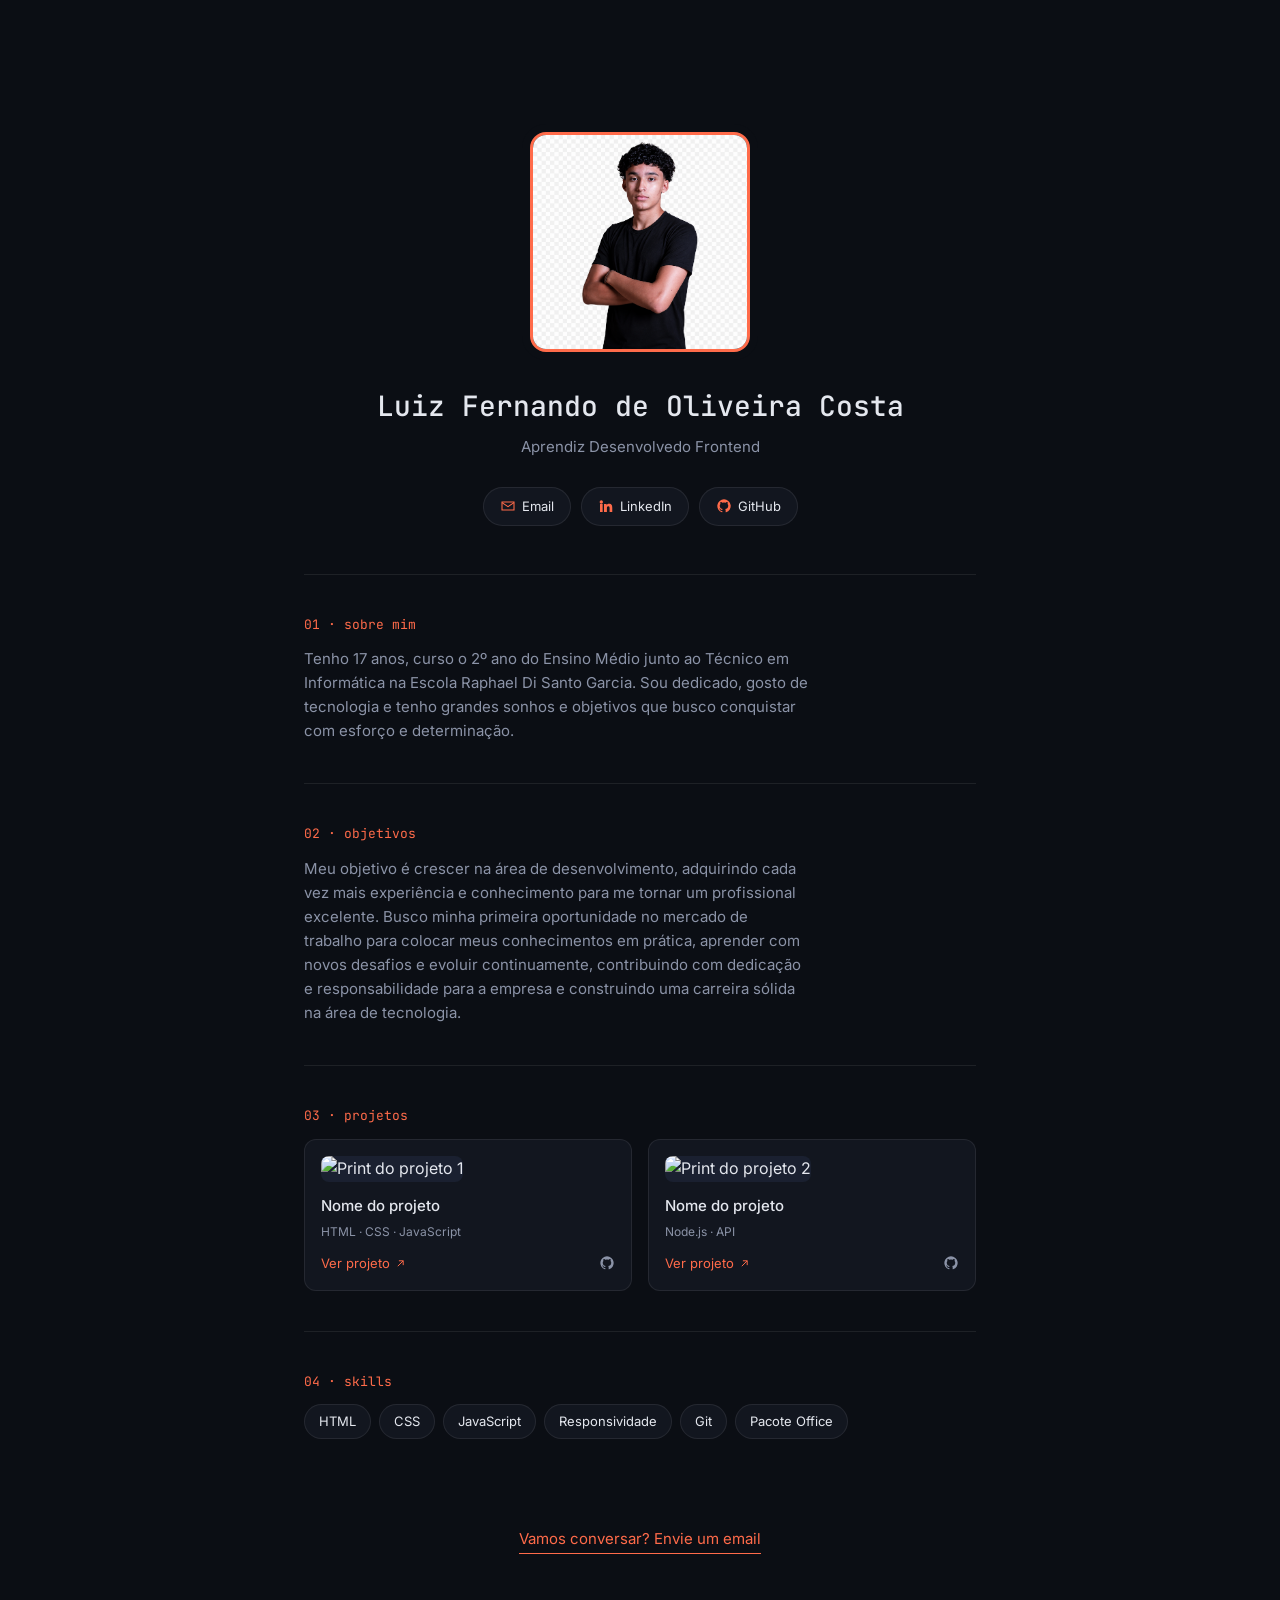
==== index .html @ 1b5bf9e8 "Add files via upload" ====
<!DOCTYPE html>
<html lang="pt-BR">
<head>
  <meta charset="UTF-8">
  <meta name="viewport" content="width=device-width, initial-scale=1.0">

  <!-- ============================================================
       TROQUE "Seu Nome" pelo seu nome real no título da aba e na
       descrição abaixo. Isso ajuda o Google a te indexar melhor.
  ============================================================= -->
  <title>LANDING PAGE</title>
  <meta name="description" content="Portfólio de Seu Nome, desenvolvedor(a) frontend. Projetos, skills e contato.">

  <!-- Fontes do Google Fonts: JetBrains Mono (títulos) + Inter (texto) -->
  <link rel="preconnect" href="https://fonts.googleapis.com">
  <link rel="preconnect" href="https://fonts.gstatic.com" crossorigin>
  <link href="https://fonts.googleapis.com/css2?family=Inter:wght@400;500&family=JetBrains+Mono:wght@500&display=swap" rel="stylesheet">

  <!-- Arquivo de estilos (precisa estar na mesma pasta que este HTML) -->
  <link rel="stylesheet" href="style.css">
</head>
<body>

  <!-- ============================================================
       SEÇÃO HERO (topo da página)
       As 3 fotos ficam dentro de uma pasta chamada "fotos" que você
       cria do lado do index.html. Estrutura de pastas esperada:

       seu-projeto/
       ├── index.html
       ├── style.css
       ├── script.js
       └── fotos/
           ├── foto-principal.jpg   <- foto do meio (maior, na frente)
           ├── foto-lateral-1.jpg   <- foto da esquerda (atrás)
           ├── foto-lateral-2.jpg   <- foto da direita (atrás)
           ├── projeto-1.jpg        <- print do projeto 1
           └── projeto-2.jpg        <- print do projeto 2

       Troque só o CONTEÚDO dos arquivos de foto, mantendo os nomes,
       ou troque os nomes aqui no src="" também.
  ============================================================= -->
  
  <header class="hero">
    <div class="photos">
      <!-- foto da esquerda: fica atrás, levemente girada -->
      <!-- foto principal: fica na frente, maior, com borda colorida -->
      <img class="photo photo--main" src="./img/foto principal.png" alt="Foto de Seu Nome">
    </div>

    <!-- Troque pelo seu nome e cargo/título -->
    <h1 class="hero__name">Luiz Fernando de Oliveira Costa</h1>
    <p class="hero__title"> Aprendiz Desenvolvedo Frontend</p>

    <!-- ==========================================================
         LINKS DE CONTATO
         Troque:
         - "seuemail@exemplo.com" pelo seu email real
         - "seu-usuario" nos links do LinkedIn e GitHub pelo seu usuário
    =========================================================== -->
    <nav class="contact-row" aria-label="Contato e redes sociais">
      <a href="mailto: lnando.costa2009@gmail.com" class="contact-pill">
        <svg class="icon" viewBox="0 0 24 24" aria-hidden="true"><path d="M3 6h18v12H3z" fill="none" stroke="currentColor" stroke-width="1.6"/><path d="M3 7l9 6 9-6" fill="none" stroke="currentColor" stroke-width="1.6"/></svg>
        Email
      </a>
      <a href="https://linkedin.com/in/seu-usuario" target="_blank" rel="noopener" class="contact-pill">
        <svg class="icon" viewBox="0 0 24 24" aria-hidden="true"><path fill="currentColor" d="M4.98 3.5a2.5 2.5 0 11-.02 5 2.5 2.5 0 01.02-5zM3 9h4v12H3zM9 9h3.8v1.7h.05c.53-1 1.83-2 3.77-2 4.03 0 4.78 2.65 4.78 6.1V21h-4v-5.6c0-1.34-.02-3.06-1.87-3.06-1.87 0-2.16 1.46-2.16 2.96V21H9z"/></svg>
        LinkedIn
      </a>
      <a href="https://github.com/seu-usuario" target="_blank" rel="noopener" class="contact-pill">
        <svg class="icon" viewBox="0 0 24 24" aria-hidden="true"><path fill="currentColor" d="M12 2a10 10 0 00-3.16 19.5c.5.1.68-.22.68-.48v-1.7c-2.78.6-3.37-1.34-3.37-1.34-.46-1.16-1.11-1.47-1.11-1.47-.9-.62.07-.6.07-.6 1 .07 1.53 1.03 1.53 1.03.9 1.52 2.34 1.08 2.91.83.09-.65.35-1.08.63-1.33-2.22-.25-4.56-1.11-4.56-4.93 0-1.09.39-1.98 1.03-2.68-.1-.25-.45-1.27.1-2.65 0 0 .84-.27 2.75 1.02a9.5 9.5 0 015 0c1.9-1.29 2.75-1.02 2.75-1.02.55 1.38.2 2.4.1 2.65.64.7 1.03 1.59 1.03 2.68 0 3.83-2.34 4.68-4.57 4.92.36.31.68.92.68 1.85v2.74c0 .27.18.58.69.48A10 10 0 0012 2z"/></svg>
        GitHub
      </a>
    </nav>
  </header>

  <main>

    <!-- ==========================================================
         SEÇÃO 01: SOBRE MIM
         Troque o texto de dentro do <p> pela sua apresentação.
    =========================================================== -->
    <section class="section" id="sobre">
      <p class="section__eyebrow">01 · sobre mim</p>
      <p class="section__text">
        Tenho 17 anos, curso o 2º ano do Ensino Médio junto ao Técnico em Informática na Escola Raphael Di Santo Garcia. Sou dedicado, gosto de tecnologia e tenho grandes sonhos e objetivos que busco conquistar com esforço e determinação.
      </p>
    </section>

    <!-- ==========================================================
         SEÇÃO 02: OBJETIVOS
         Troque o texto de dentro do <p> pelos seus objetivos.
    =========================================================== -->
    <section class="section" id="objetivos">
      <p class="section__eyebrow">02 · objetivos</p>
      <p class="section__text">
        Meu objetivo é crescer na área de desenvolvimento, adquirindo cada vez mais experiência e conhecimento para me tornar um profissional excelente. Busco minha primeira oportunidade no mercado de trabalho para colocar meus conhecimentos em prática, aprender com novos desafios e evoluir continuamente, contribuindo com dedicação e responsabilidade para a empresa e construindo uma carreira sólida na área de tecnologia.
      </p>
    </section>

    <!-- ==========================================================
         SEÇÃO 03: PROJETOS
         Cada <article class="project-card"> é UM projeto.
         Para adicionar mais projetos, copie um bloco inteiro
         <article>...</article> e cole embaixo, trocando o conteúdo.

         Em cada card, troque:
         - src da imagem (print do projeto)
         - título e tecnologias usadas
         - href do link "Ver projeto" -> link do Vercel/Netlify (site no ar)
         - href do ícone do GitHub -> link do repositório
    =========================================================== -->
    <section class="section" id="projetos">
      <p class="section__eyebrow">03 · projetos</p>

      <div class="projects-grid">

        <!-- PROJETO 1 -->
        <article class="project-card">
          <img src="fotos/projeto-1.jpg" alt="Print do projeto 1" loading="lazy" class="project-card__image">
          <h3 class="project-card__title">Nome do projeto</h3>
          <p class="project-card__stack">HTML · CSS · JavaScript</p>
          <div class="project-card__links">
            <a href="https://seu-projeto.vercel.app" target="_blank" rel="noopener" class="project-link project-link--main">
              Ver projeto
              <svg class="icon icon--sm" viewBox="0 0 24 24" aria-hidden="true"><path fill="none" stroke="currentColor" stroke-width="1.8" d="M7 17L17 7M9 7h8v8"/></svg>
            </a>
            <a href="https://github.com/seu-usuario/projeto-1" target="_blank" rel="noopener" class="project-link project-link--code" aria-label="Ver código no GitHub">
              <svg class="icon" viewBox="0 0 24 24" aria-hidden="true"><path fill="currentColor" d="M12 2a10 10 0 00-3.16 19.5c.5.1.68-.22.68-.48v-1.7c-2.78.6-3.37-1.34-3.37-1.34-.46-1.16-1.11-1.47-1.11-1.47-.9-.62.07-.6.07-.6 1 .07 1.53 1.03 1.53 1.03.9 1.52 2.34 1.08 2.91.83.09-.65.35-1.08.63-1.33-2.22-.25-4.56-1.11-4.56-4.93 0-1.09.39-1.98 1.03-2.68-.1-.25-.45-1.27.1-2.65 0 0 .84-.27 2.75 1.02a9.5 9.5 0 015 0c1.9-1.29 2.75-1.02 2.75-1.02.55 1.38.2 2.4.1 2.65.64.7 1.03 1.59 1.03 2.68 0 3.83-2.34 4.68-4.57 4.92.36.31.68.92.68 1.85v2.74c0 .27.18.58.69.48A10 10 0 0012 2z"/></svg>
            </a>
          </div>
        </article>

        <!-- PROJETO 2 -->
        <article class="project-card">
          <img src="fotos/projeto-2.jpg" alt="Print do projeto 2" loading="lazy" class="project-card__image">
          <h3 class="project-card__title">Nome do projeto</h3>
          <p class="project-card__stack">Node.js · API</p>
          <div class="project-card__links">
            <a href="https://seu-projeto-2.vercel.app" target="_blank" rel="noopener" class="project-link project-link--main">
              Ver projeto
              <svg class="icon icon--sm" viewBox="0 0 24 24" aria-hidden="true"><path fill="none" stroke="currentColor" stroke-width="1.8" d="M7 17L17 7M9 7h8v8"/></svg>
            </a>
            <a href="https://github.com/seu-usuario/projeto-2" target="_blank" rel="noopener" class="project-link project-link--code" aria-label="Ver código no GitHub">
              <svg class="icon" viewBox="0 0 24 24" aria-hidden="true"><path fill="currentColor" d="M12 2a10 10 0 00-3.16 19.5c.5.1.68-.22.68-.48v-1.7c-2.78.6-3.37-1.34-3.37-1.34-.46-1.16-1.11-1.47-1.11-1.47-.9-.62.07-.6.07-.6 1 .07 1.53 1.03 1.53 1.03.9 1.52 2.34 1.08 2.91.83.09-.65.35-1.08.63-1.33-2.22-.25-4.56-1.11-4.56-4.93 0-1.09.39-1.98 1.03-2.68-.1-.25-.45-1.27.1-2.65 0 0 .84-.27 2.75 1.02a9.5 9.5 0 015 0c1.9-1.29 2.75-1.02 2.75-1.02.55 1.38.2 2.4.1 2.65.64.7 1.03 1.59 1.03 2.68 0 3.83-2.34 4.68-4.57 4.92.36.31.68.92.68 1.85v2.74c0 .27.18.58.69.48A10 10 0 0012 2z"/></svg>
            </a>
          </div>
        </article>

        <!-- Para adicionar o PROJETO 3, copie um <article> inteiro
             daqui de cima e cole aqui embaixo, trocando o conteúdo -->

      </div>
    </section>

    <!-- ==========================================================
         SEÇÃO 04: SKILLS
         Cada <li class="skill-tag"> é uma tecnologia/habilidade.
         Para adicionar mais, copie uma linha <li>...</li> e cole
         dentro da mesma <ul>, trocando o texto.
    =========================================================== -->
    <section class="section" id="skills">
      <p class="section__eyebrow">04 · skills</p>
      <ul class="skills-list">
        <li class="skill-tag">HTML</li>
        <li class="skill-tag">CSS</li>
        <li class="skill-tag">JavaScript</li>
        <li class="skill-tag">Responsividade</li>
        <li class="skill-tag">Git</li>
        <li class="skill-tag">Pacote Office</li>
      </ul>
    </section>

  </main>

  <!-- ==========================================================
       RODAPÉ
       Troque o email do link e, se quiser, o texto do botão.
  =========================================================== -->
  <footer class="footer">
    <a href="mailto:lnando.costa2009@gmail.com" class="footer__cta">Vamos conversar? Envie um email</a>

    <!-- Botão "voltar ao topo": só aparece depois que a pessoa rola a página
         (isso é controlado pelo script.js) -->
    <button id="btnTopo" class="back-to-top" aria-label="Voltar ao topo">
      <svg class="icon" viewBox="0 0 24 24" aria-hidden="true"><path fill="none" stroke="currentColor" stroke-width="1.8" d="M12 19V5M5 12l7-7 7 7"/></svg>
    </button>
  </footer>

  <!-- Arquivo de comportamento (precisa estar na mesma pasta que este HTML) -->
  <script src="script.js"></script>
</body>
</html>
---- style.css ----
/* ==============================================================
   VARIÁVEIS DE COR
   Se quiser mudar a paleta de cores da página inteira, troque só
   os valores aqui em cima. Todo o resto do CSS usa essas variáveis.
================================================================= */
:root {
  --bg: #0B0E14;              /* fundo geral da página */
  --surface: #12161F;         /* fundo dos cards/pills */
  --surface-alt: #1A2030;     /* fundo das fotos laterais e imagens de projeto */
  --border: rgba(255, 255, 255, 0.08);
  --text-primary: #E4E7EE;
  --text-secondary: #8B93A7;
  --accent: #FF6B4A;          /* cor de destaque (coral) */
  --accent-secondary: #3ECF8E;/* cor secundária (verde-água), se quiser usar */

  --font-body: 'Inter', sans-serif;
  --font-heading: 'JetBrains Mono', monospace;
}

/* ==============================================================
   RESET BÁSICO
================================================================= */
* {
  box-sizing: border-box;
  margin: 0;
  padding: 0;
}

body {
  background: var(--bg);
  color: var(--text-primary);
  font-family: var(--font-body);
  line-height: 1.6;
  -webkit-font-smoothing: antialiased;
}

a {
  color: inherit;
  text-decoration: none;
}

/* Foco visível pra quem navega pelo teclado (acessibilidade) */
a:focus-visible,
button:focus-visible {
  outline: 2px solid var(--accent);
  outline-offset: 2px;
}

.icon {
  width: 16px;
  height: 16px;
}
.icon--sm {
  width: 13px;
  height: 13px;
}

/* ==============================================================
   HERO (topo com as 3 fotos)
================================================================= */
.hero {
  padding: 72px 24px 48px;
  text-align: center;
}

.photos {
  display: flex;
  justify-content: center;
  align-items: flex-end;
  height: 280px; /* controla o espaço reservado pras fotos */
  margin-bottom: 32px;
}

.photo {
  object-fit: cover;
  border-radius: 16px;
  background: var(--surface-alt); /* aparece enquanto a foto carrega */
}

.photo--main {
  width: 220px;
  height: 220px;
  border: 3px solid var(--accent);
  box-shadow: 0 0 0 8px var(--bg); /* "respiro" entre a foto principal e as de trás */
  z-index: 2; /* garante que ela fique por cima das laterais */
  position: relative;
}

.photo--side {
  width: 150px;
  height: 150px;
  border: 1px solid var(--border);
  opacity: 0.9;
}

.photo--left {
  transform: rotate(-8deg) translateX(36px);
}

.photo--right {
  transform: rotate(8deg) translateX(-36px);
}

.hero__name {
  font-family: var(--font-heading);
  font-weight: 500;
  font-size: 28px;
  margin-bottom: 6px;
}

.hero__title {
  color: var(--text-secondary);
  font-size: 15px;
  margin-bottom: 28px;
}

/* ---- Animação de entrada das fotos (sobem e aparecem) ---- */
@keyframes riseIn {
  from {
    opacity: 0;
    transform: translateY(32px);
  }
  to {
    opacity: 1;
    transform: translateY(0);
  }
}

/* A foto principal já tem transform fixo (nenhum), então a animação
   só mexe em opacity/translateY. Já as fotos laterais têm rotação +
   translateX fixos: por isso a animação delas usa a mesma técnica,
   mas combinando os dois com uma variável de transform final
   (ver as classes .photo--left/.photo--right acima: o navegador
   aplica a rotação/translateX como estado final da animação). */
.photo--main {
  animation: riseIn 0.6s cubic-bezier(0.2, 0.8, 0.2, 1) both;
}

.photo--left {
  animation: riseInLeft 0.6s cubic-bezier(0.2, 0.8, 0.2, 1) 0.12s both;
}
.photo--right {
  animation: riseInRight 0.6s cubic-bezier(0.2, 0.8, 0.2, 1) 0.12s both;
}

@keyframes riseInLeft {
  from { opacity: 0; transform: rotate(-8deg) translateX(36px) translateY(32px); }
  to   { opacity: 1; transform: rotate(-8deg) translateX(28px) translateY(0); }
}
@keyframes riseInRight {
  from { opacity: 0; transform: rotate(8deg) translateX(-36px) translateY(32px); }
  to   { opacity: 1; transform: rotate(8deg) translateX(-36px) translateY(0); }
}

/* Respeita quem tem a opção "reduzir movimento" ativada no sistema */
@media (prefers-reduced-motion: reduce) {
  .photo--main,
  .photo--left,
  .photo--right {
    animation: none;
  }
}

/* ==============================================================
   LINKS DE CONTATO (email, LinkedIn, GitHub)
================================================================= */
.contact-row {
  display: flex;
  justify-content: center;
  flex-wrap: wrap;
  gap: 10px;
}

.contact-pill {
  display: inline-flex;
  align-items: center;
  gap: 6px;
  background: var(--surface);
  border: 1px solid var(--border);
  border-radius: 20px;
  padding: 8px 16px;
  font-size: 13px;
  transition: border-color 0.15s ease;
}

.contact-pill:hover {
  border-color: var(--accent);
}

.contact-pill .icon {
  color: var(--accent);
}

/* ==============================================================
   SEÇÕES (sobre, objetivos, projetos, skills)
================================================================= */
main {
  max-width: 720px;
  margin: 0 auto;
  padding: 0 24px;
}

.section {
  border-top: 1px solid var(--border);
  padding: 40px 0;
}

.section__eyebrow {
  font-family: var(--font-heading);
  font-size: 13px;
  color: var(--accent);
  margin-bottom: 12px;
}

.section__text {
  color: var(--text-secondary);
  font-size: 15px;
  max-width: 56ch; /* linhas de texto mais curtas = mais fácil de ler */
}

/* ==============================================================
   PROJETOS
================================================================= */
.projects-grid {
  display: grid;
  grid-template-columns: 1fr 1fr; /* 2 colunas no desktop */
  gap: 16px;
}

.project-card {
  background: var(--surface);
  border: 1px solid var(--border);
  border-radius: 12px;
  padding: 16px;
  transition: border-color 0.15s ease, transform 0.15s ease;
}

.project-card:hover {
  border-color: var(--accent);
  transform: translateY(-2px);
}

.project-card__image {
  width: 100%;
  height: 120px;
  object-fit: cover;
  border-radius: 8px;
  background: var(--surface-alt); /* aparece enquanto a imagem carrega */
  margin-bottom: 12px;
}

.project-card__title {
  font-size: 15px;
  font-weight: 500;
  margin-bottom: 4px;
}

.project-card__stack {
  font-size: 12px;
  color: var(--text-secondary);
  margin-bottom: 12px;
}

.project-card__links {
  display: flex;
  align-items: center;
  justify-content: space-between;
}

.project-link {
  display: inline-flex;
  align-items: center;
}

.project-link--main {
  display: inline-flex;
  align-items: center;
  gap: 4px;
  font-size: 13px;
  color: var(--accent);
}

.project-link--code {
  color: var(--text-secondary);
  transition: color 0.15s ease;
}
.project-link--code:hover {
  color: var(--text-primary);
}

/* ==============================================================
   SKILLS
================================================================= */
.skills-list {
  display: flex;
  flex-wrap: wrap;
  gap: 8px;
  list-style: none;
}

.skill-tag {
  background: var(--surface);
  border: 1px solid var(--border);
  border-radius: 20px;
  padding: 6px 14px;
  font-size: 13px;
}

/* ==============================================================
   RODAPÉ
================================================================= */
.footer {
  max-width: 720px;
  margin: 0 auto;
  padding: 48px 24px 64px;
  display: flex;
  justify-content: center;
}

.footer__cta {
  color: var(--accent);
  font-size: 15px;
  border-bottom: 1px solid var(--accent);
  padding-bottom: 2px;
}

/* Botão "voltar ao topo": fica escondido até o script.js
   adicionar a classe "is-visible" (depois que a pessoa rola a página) */
.back-to-top {
  position: fixed;
  bottom: 24px;
  right: 24px;
  width: 44px;
  height: 44px;
  border-radius: 50%;
  background: var(--surface);
  border: 1px solid var(--border);
  color: var(--text-primary);
  display: flex;
  align-items: center;
  justify-content: center;
  cursor: pointer;
  opacity: 0;
  visibility: hidden;
  transition: opacity 0.2s ease, visibility 0.2s ease;
}

.back-to-top.is-visible {
  opacity: 1;
  visibility: visible;
}

.back-to-top:hover {
  border-color: var(--accent);
}

/* ==============================================================
   RESPONSIVIDADE
   Abaixo de 768px (tablets e celulares maiores)
================================================================= */
@media (max-width: 768px) {
  .projects-grid {
    grid-template-columns: 1fr; /* projetos empilham em 1 coluna */
  }
}

/* Abaixo de 480px (celulares) */
@media (max-width: 480px) {
  .hero {
    padding: 56px 16px 40px;
  }

  .photos {
    height: 160px;
  }

  /* fotos menores e mais próximas, senão não cabe na tela */
  .photo--main {
    width: 120px;
    height: 120px;
  }

  .photo--side {
    width: 84px;
    height: 84px;
  }

  .photo--left {
    transform: rotate(-8deg) translateX(16px);
  }
  .photo--right {
    transform: rotate(8deg) translateX(-16px);
  }
  @keyframes riseInLeft {
    from { opacity: 0; transform: rotate(-8deg) translateX(16px) translateY(32px); }
    to   { opacity: 1; transform: rotate(-8deg) translateX(16px) translateY(0); }
  }
  @keyframes riseInRight {
    from { opacity: 0; transform: rotate(8deg) translateX(-16px) translateY(32px); }
    to   { opacity: 1; transform: rotate(8deg) translateX(-16px) translateY(0); }
  }

  .hero__name {
    font-size: 22px;
  }

  .contact-pill {
    font-size: 12px;
    padding: 7px 12px;
  }

  main {
    padding: 0 16px;
  }

  .back-to-top {
    right: 16px;
    bottom: 16px;
  }
}
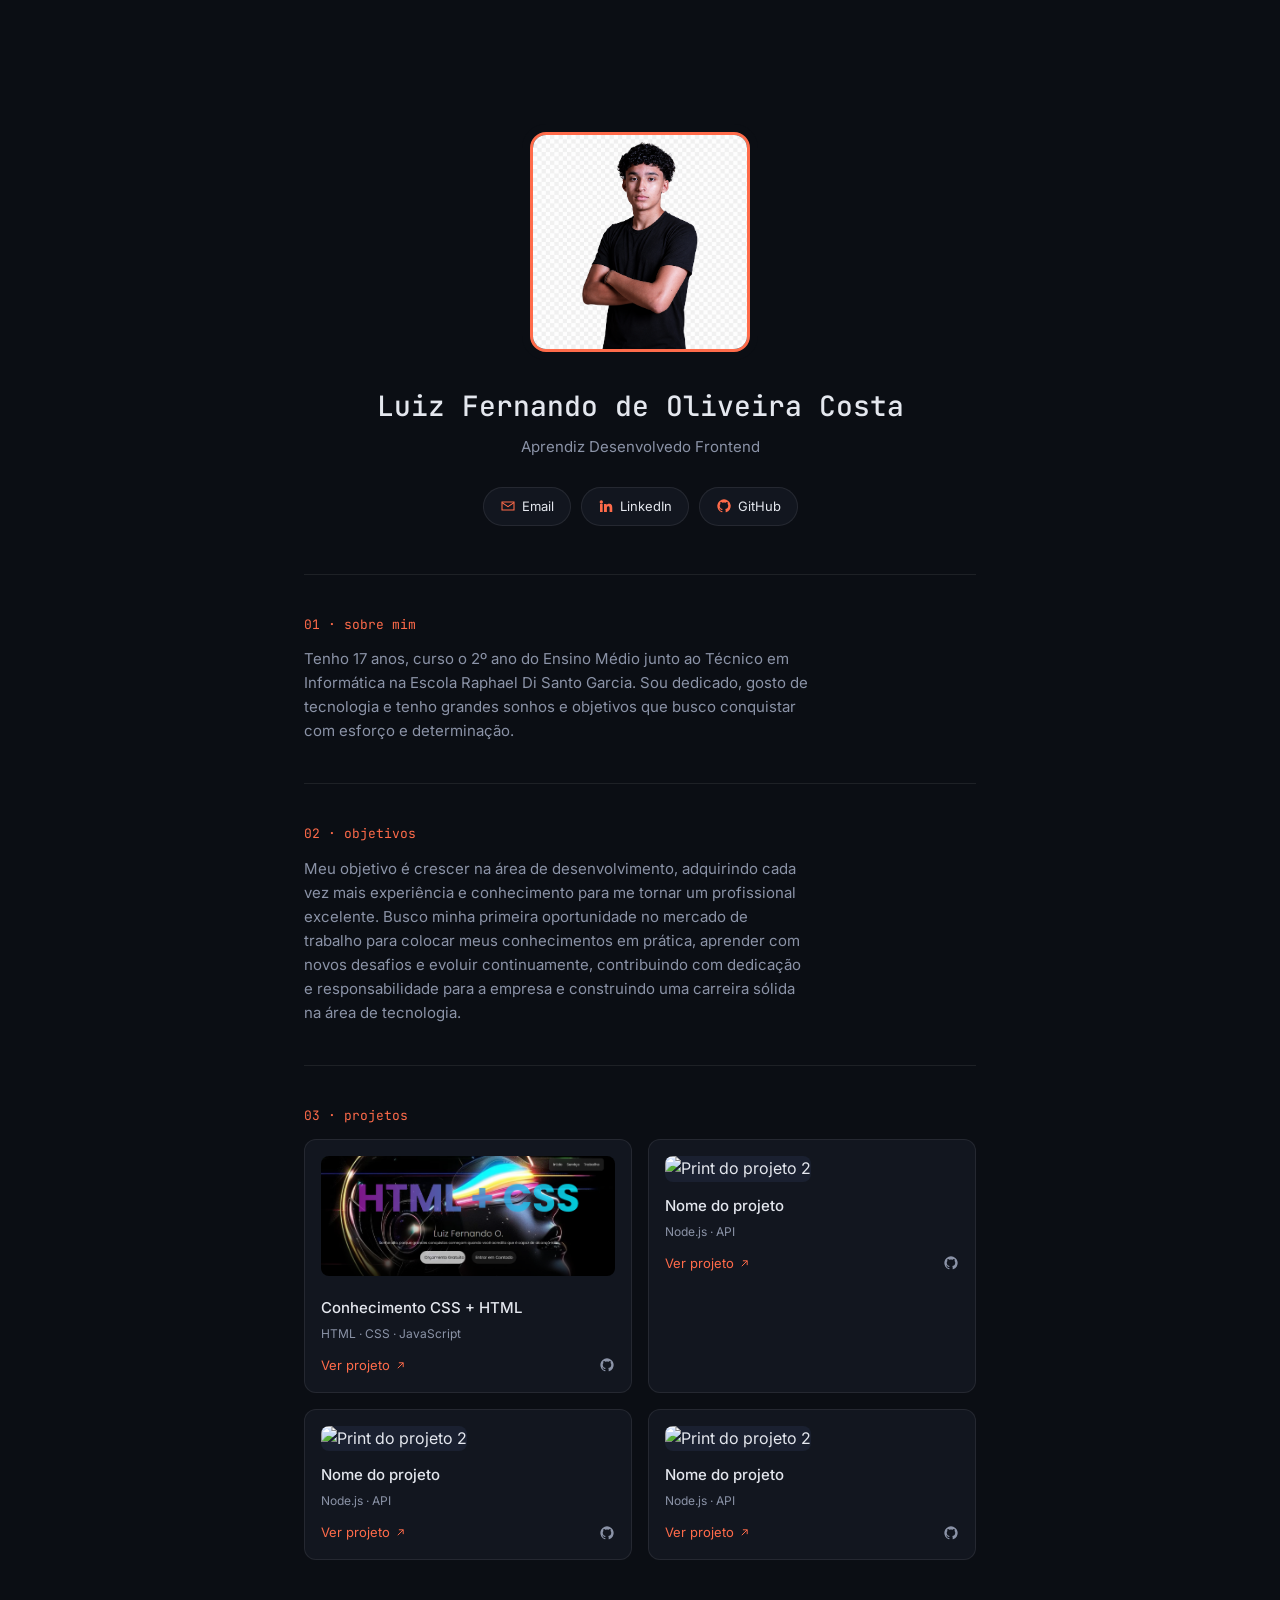
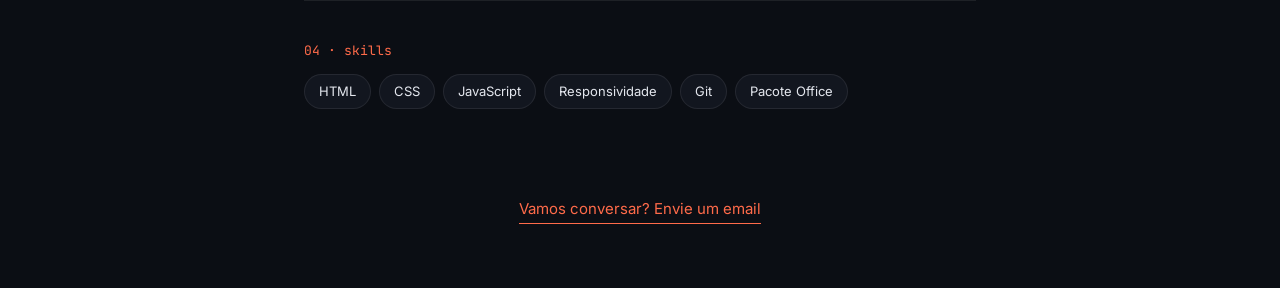
==== commit 1cf75a64: "Add files via upload" ====
--- a/index .html
+++ b/index .html
@@ -17,7 +17,7 @@
   <link href="https://fonts.googleapis.com/css2?family=Inter:wght@400;500&family=JetBrains+Mono:wght@500&display=swap" rel="stylesheet">
 
   <!-- Arquivo de estilos (precisa estar na mesma pasta que este HTML) -->
-  <link rel="stylesheet" href="style.css">
+  <link rel="stylesheet" href="./style.css">
 </head>
 <body>
 
@@ -80,7 +80,7 @@
          SEÇÃO 01: SOBRE MIM
          Troque o texto de dentro do <p> pela sua apresentação.
     =========================================================== -->
-    <section class="section" id="sobre">
+    <section class="section reveal" id="sobre">
       <p class="section__eyebrow">01 · sobre mim</p>
       <p class="section__text">
         Tenho 17 anos, curso o 2º ano do Ensino Médio junto ao Técnico em Informática na Escola Raphael Di Santo Garcia. Sou dedicado, gosto de tecnologia e tenho grandes sonhos e objetivos que busco conquistar com esforço e determinação.
@@ -91,7 +91,7 @@
          SEÇÃO 02: OBJETIVOS
          Troque o texto de dentro do <p> pelos seus objetivos.
     =========================================================== -->
-    <section class="section" id="objetivos">
+    <section class="section reveal" id="objetivos">
       <p class="section__eyebrow">02 · objetivos</p>
       <p class="section__text">
         Meu objetivo é crescer na área de desenvolvimento, adquirindo cada vez mais experiência e conhecimento para me tornar um profissional excelente. Busco minha primeira oportunidade no mercado de trabalho para colocar meus conhecimentos em prática, aprender com novos desafios e evoluir continuamente, contribuindo com dedicação e responsabilidade para a empresa e construindo uma carreira sólida na área de tecnologia.
@@ -110,22 +110,22 @@
          - href do link "Ver projeto" -> link do Vercel/Netlify (site no ar)
          - href do ícone do GitHub -> link do repositório
     =========================================================== -->
-    <section class="section" id="projetos">
+    <section class="section reveal" id="projetos">
       <p class="section__eyebrow">03 · projetos</p>
 
       <div class="projects-grid">
 
         <!-- PROJETO 1 -->
         <article class="project-card">
-          <img src="fotos/projeto-1.jpg" alt="Print do projeto 1" loading="lazy" class="project-card__image">
-          <h3 class="project-card__title">Nome do projeto</h3>
+          <img src="./img/projeto CSS + HTML.PNG" alt="Print do projeto 1" loading="lazy" class="project-card__image">
+          <h3 class="project-card__title">Conhecimento CSS + HTML</h3>
           <p class="project-card__stack">HTML · CSS · JavaScript</p>
           <div class="project-card__links">
-            <a href="https://seu-projeto.vercel.app" target="_blank" rel="noopener" class="project-link project-link--main">
-              Ver projeto
-              <svg class="icon icon--sm" viewBox="0 0 24 24" aria-hidden="true"><path fill="none" stroke="currentColor" stroke-width="1.8" d="M7 17L17 7M9 7h8v8"/></svg>
-            </a>
-            <a href="https://github.com/seu-usuario/projeto-1" target="_blank" rel="noopener" class="project-link project-link--code" aria-label="Ver código no GitHub">
+            <a href="https://vercel.com/luiz-fernando-de-oliveira-costa/primeiro-projeto" target="_blank" rel="noopener" class="project-link project-link--main">
+              Ver projeto
+              <svg class="icon icon--sm" viewBox="0 0 24 24" aria-hidden="true"><path fill="none" stroke="currentColor" stroke-width="1.8" d="M7 17L17 7M9 7h8v8"/></svg>
+            </a>
+            <a href="https://github.com/lnandocosta2009-ctrl/Primeiro-Projeto" target="_blank" rel="noopener" class="project-link project-link--code" aria-label="Ver código no GitHub">
               <svg class="icon" viewBox="0 0 24 24" aria-hidden="true"><path fill="currentColor" d="M12 2a10 10 0 00-3.16 19.5c.5.1.68-.22.68-.48v-1.7c-2.78.6-3.37-1.34-3.37-1.34-.46-1.16-1.11-1.47-1.11-1.47-.9-.62.07-.6.07-.6 1 .07 1.53 1.03 1.53 1.03.9 1.52 2.34 1.08 2.91.83.09-.65.35-1.08.63-1.33-2.22-.25-4.56-1.11-4.56-4.93 0-1.09.39-1.98 1.03-2.68-.1-.25-.45-1.27.1-2.65 0 0 .84-.27 2.75 1.02a9.5 9.5 0 015 0c1.9-1.29 2.75-1.02 2.75-1.02.55 1.38.2 2.4.1 2.65.64.7 1.03 1.59 1.03 2.68 0 3.83-2.34 4.68-4.57 4.92.36.31.68.92.68 1.85v2.74c0 .27.18.58.69.48A10 10 0 0012 2z"/></svg>
             </a>
           </div>
@@ -144,7 +144,39 @@
             <a href="https://github.com/seu-usuario/projeto-2" target="_blank" rel="noopener" class="project-link project-link--code" aria-label="Ver código no GitHub">
               <svg class="icon" viewBox="0 0 24 24" aria-hidden="true"><path fill="currentColor" d="M12 2a10 10 0 00-3.16 19.5c.5.1.68-.22.68-.48v-1.7c-2.78.6-3.37-1.34-3.37-1.34-.46-1.16-1.11-1.47-1.11-1.47-.9-.62.07-.6.07-.6 1 .07 1.53 1.03 1.53 1.03.9 1.52 2.34 1.08 2.91.83.09-.65.35-1.08.63-1.33-2.22-.25-4.56-1.11-4.56-4.93 0-1.09.39-1.98 1.03-2.68-.1-.25-.45-1.27.1-2.65 0 0 .84-.27 2.75 1.02a9.5 9.5 0 015 0c1.9-1.29 2.75-1.02 2.75-1.02.55 1.38.2 2.4.1 2.65.64.7 1.03 1.59 1.03 2.68 0 3.83-2.34 4.68-4.57 4.92.36.31.68.92.68 1.85v2.74c0 .27.18.58.69.48A10 10 0 0012 2z"/></svg>
             </a>
-          </div>
+          </wdiv>
+        </article>
+
+        <!--Projeto 3-->
+         <article class="project-card">
+          <img src="fotos/projeto-3.jpg" alt="Print do projeto 2" loading="lazy" class="project-card__image">
+          <h3 class="project-card__title">Nome do projeto</h3>
+          <p class="project-card__stack">Node.js · API</p>
+          <div class="project-card__links">
+            <a href="https://seu-projeto-2.vercel.app" target="_blank" rel="noopener" class="project-link project-link--main">
+              Ver projeto
+              <svg class="icon icon--sm" viewBox="0 0 24 24" aria-hidden="true"><path fill="none" stroke="currentColor" stroke-width="1.8" d="M7 17L17 7M9 7h8v8"/></svg>
+            </a>
+            <a href="https://github.com/seu-usuario/projeto-2" target="_blank" rel="noopener" class="project-link project-link--code" aria-label="Ver código no GitHub">
+              <svg class="icon" viewBox="0 0 24 24" aria-hidden="true"><path fill="currentColor" d="M12 2a10 10 0 00-3.16 19.5c.5.1.68-.22.68-.48v-1.7c-2.78.6-3.37-1.34-3.37-1.34-.46-1.16-1.11-1.47-1.11-1.47-.9-.62.07-.6.07-.6 1 .07 1.53 1.03 1.53 1.03.9 1.52 2.34 1.08 2.91.83.09-.65.35-1.08.63-1.33-2.22-.25-4.56-1.11-4.56-4.93 0-1.09.39-1.98 1.03-2.68-.1-.25-.45-1.27.1-2.65 0 0 .84-.27 2.75 1.02a9.5 9.5 0 015 0c1.9-1.29 2.75-1.02 2.75-1.02.55 1.38.2 2.4.1 2.65.64.7 1.03 1.59 1.03 2.68 0 3.83-2.34 4.68-4.57 4.92.36.31.68.92.68 1.85v2.74c0 .27.18.58.69.48A10 10 0 0012 2z"/></svg>
+            </a>
+          </wdiv>
+        </article>
+
+        <!--Projeto 4-->
+         <article class="project-card">
+          <img src="fotos/projeto-4.jpg" alt="Print do projeto 2" loading="lazy" class="project-card__image">
+          <h3 class="project-card__title">Nome do projeto</h3>
+          <p class="project-card__stack">Node.js · API</p>
+          <div class="project-card__links">
+            <a href="https://seu-projeto-2.vercel.app" target="_blank" rel="noopener" class="project-link project-link--main">
+              Ver projeto
+              <svg class="icon icon--sm" viewBox="0 0 24 24" aria-hidden="true"><path fill="none" stroke="currentColor" stroke-width="1.8" d="M7 17L17 7M9 7h8v8"/></svg>
+            </a>
+            <a href="https://github.com/seu-usuario/projeto-2" target="_blank" rel="noopener" class="project-link project-link--code" aria-label="Ver código no GitHub">
+              <svg class="icon" viewBox="0 0 24 24" aria-hidden="true"><path fill="currentColor" d="M12 2a10 10 0 00-3.16 19.5c.5.1.68-.22.68-.48v-1.7c-2.78.6-3.37-1.34-3.37-1.34-.46-1.16-1.11-1.47-1.11-1.47-.9-.62.07-.6.07-.6 1 .07 1.53 1.03 1.53 1.03.9 1.52 2.34 1.08 2.91.83.09-.65.35-1.08.63-1.33-2.22-.25-4.56-1.11-4.56-4.93 0-1.09.39-1.98 1.03-2.68-.1-.25-.45-1.27.1-2.65 0 0 .84-.27 2.75 1.02a9.5 9.5 0 015 0c1.9-1.29 2.75-1.02 2.75-1.02.55 1.38.2 2.4.1 2.65.64.7 1.03 1.59 1.03 2.68 0 3.83-2.34 4.68-4.57 4.92.36.31.68.92.68 1.85v2.74c0 .27.18.58.69.48A10 10 0 0012 2z"/></svg>
+            </a>
+          </wdiv>
         </article>
 
         <!-- Para adicionar o PROJETO 3, copie um <article> inteiro
@@ -153,13 +185,8 @@
       </div>
     </section>
 
-    <!-- ==========================================================
-         SEÇÃO 04: SKILLS
-         Cada <li class="skill-tag"> é uma tecnologia/habilidade.
-         Para adicionar mais, copie uma linha <li>...</li> e cole
-         dentro da mesma <ul>, trocando o texto.
-    =========================================================== -->
-    <section class="section" id="skills">
+    
+    <section class="section reveal" id="skills">
       <p class="section__eyebrow">04 · skills</p>
       <ul class="skills-list">
         <li class="skill-tag">HTML</li>
--- a/style.css
+++ b/style.css
@@ -418,3 +418,35 @@
     bottom: 16px;
   }
 }
+
+
+.reveal {
+  opacity: 0;
+  transform: translateY(24px);
+  transition: opacity 0.6s ease, transform 0.6s ease;
+}
+
+.reveal.is-visible {
+  opacity: 1;
+  transform: translateY(0);
+}
+
+@media (prefers-reduced-motion: reduce) {
+  .reveal {
+    opacity: 1;
+    transform: none;
+    transition: none;
+  }
+}
+
+.project-card:hover {
+  border-color: var(--accent);
+  transform: translateY(-6px);
+  box-shadow: 0 12px 24px rgba(0, 0, 0, 0.35), 0 0 0 1px var(--accent), 0 0 24px rgba(255, 107, 74, 0.35);
+}
+
+@media (prefers-reduced-motion: reduce) {
+  .project-card:hover {
+    transform: none;
+  }
+}
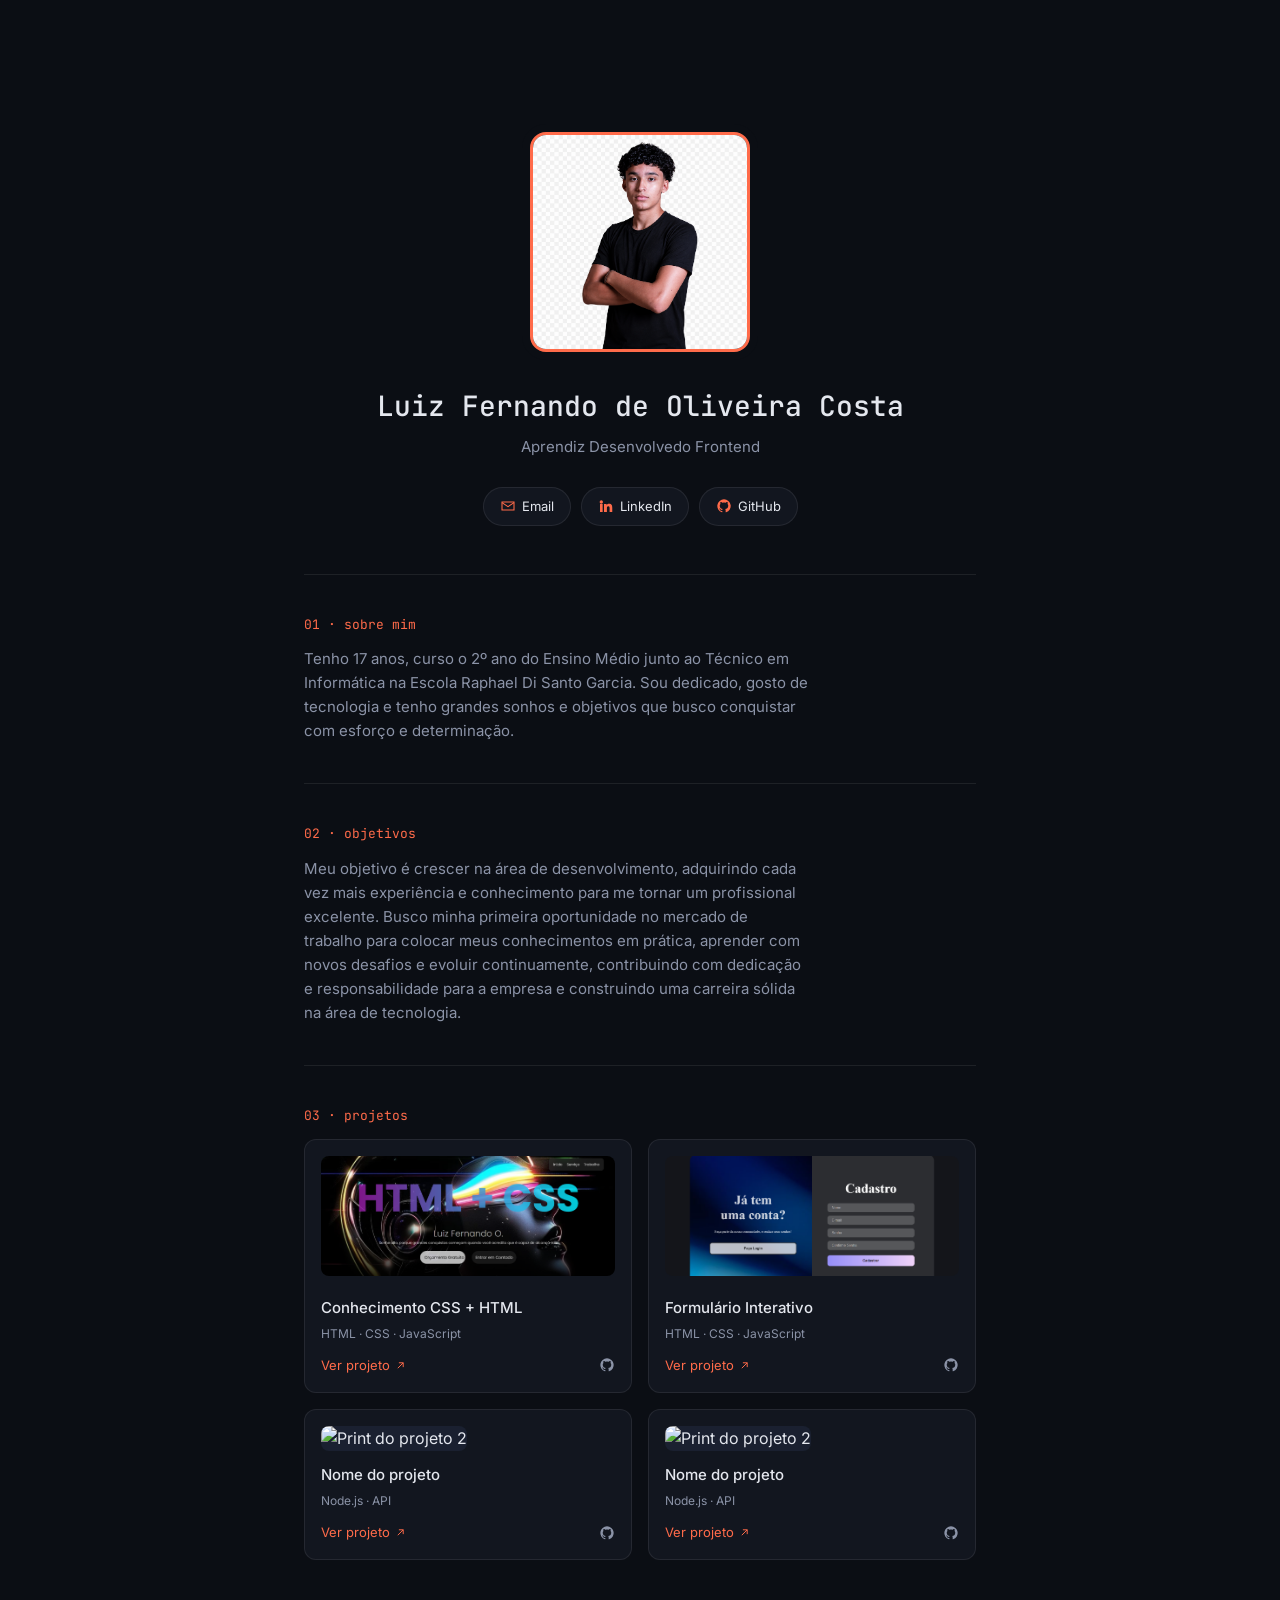
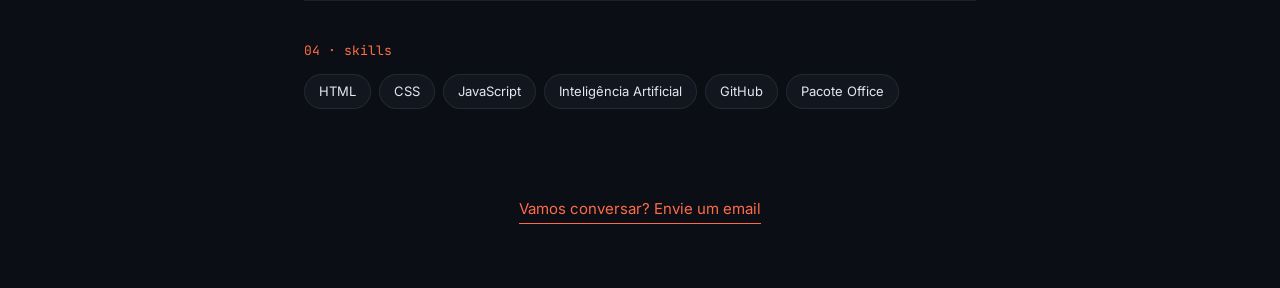
==== commit 0cb5d045: "Add files via upload" ====
--- a/index .html
+++ b/index .html
@@ -21,30 +21,10 @@
 </head>
 <body>
 
-  <!-- ============================================================
-       SEÇÃO HERO (topo da página)
-       As 3 fotos ficam dentro de uma pasta chamada "fotos" que você
-       cria do lado do index.html. Estrutura de pastas esperada:
-
-       seu-projeto/
-       ├── index.html
-       ├── style.css
-       ├── script.js
-       └── fotos/
-           ├── foto-principal.jpg   <- foto do meio (maior, na frente)
-           ├── foto-lateral-1.jpg   <- foto da esquerda (atrás)
-           ├── foto-lateral-2.jpg   <- foto da direita (atrás)
-           ├── projeto-1.jpg        <- print do projeto 1
-           └── projeto-2.jpg        <- print do projeto 2
-
-       Troque só o CONTEÚDO dos arquivos de foto, mantendo os nomes,
-       ou troque os nomes aqui no src="" também.
-  ============================================================= -->
   
   <header class="hero">
     <div class="photos">
-      <!-- foto da esquerda: fica atrás, levemente girada -->
-      <!-- foto principal: fica na frente, maior, com borda colorida -->
+
       <img class="photo photo--main" src="./img/foto principal.png" alt="Foto de Seu Nome">
     </div>
 
@@ -52,12 +32,7 @@
     <h1 class="hero__name">Luiz Fernando de Oliveira Costa</h1>
     <p class="hero__title"> Aprendiz Desenvolvedo Frontend</p>
 
-    <!-- ==========================================================
-         LINKS DE CONTATO
-         Troque:
-         - "seuemail@exemplo.com" pelo seu email real
-         - "seu-usuario" nos links do LinkedIn e GitHub pelo seu usuário
-    =========================================================== -->
+    
     <nav class="contact-row" aria-label="Contato e redes sociais">
       <a href="mailto: lnando.costa2009@gmail.com" class="contact-pill">
         <svg class="icon" viewBox="0 0 24 24" aria-hidden="true"><path d="M3 6h18v12H3z" fill="none" stroke="currentColor" stroke-width="1.6"/><path d="M3 7l9 6 9-6" fill="none" stroke="currentColor" stroke-width="1.6"/></svg>
@@ -87,10 +62,7 @@
       </p>
     </section>
 
-    <!-- ==========================================================
-         SEÇÃO 02: OBJETIVOS
-         Troque o texto de dentro do <p> pelos seus objetivos.
-    =========================================================== -->
+    
     <section class="section reveal" id="objetivos">
       <p class="section__eyebrow">02 · objetivos</p>
       <p class="section__text">
@@ -98,18 +70,6 @@
       </p>
     </section>
 
-    <!-- ==========================================================
-         SEÇÃO 03: PROJETOS
-         Cada <article class="project-card"> é UM projeto.
-         Para adicionar mais projetos, copie um bloco inteiro
-         <article>...</article> e cole embaixo, trocando o conteúdo.
-
-         Em cada card, troque:
-         - src da imagem (print do projeto)
-         - título e tecnologias usadas
-         - href do link "Ver projeto" -> link do Vercel/Netlify (site no ar)
-         - href do ícone do GitHub -> link do repositório
-    =========================================================== -->
     <section class="section reveal" id="projetos">
       <p class="section__eyebrow">03 · projetos</p>
 
@@ -121,7 +81,7 @@
           <h3 class="project-card__title">Conhecimento CSS + HTML</h3>
           <p class="project-card__stack">HTML · CSS · JavaScript</p>
           <div class="project-card__links">
-            <a href="https://vercel.com/luiz-fernando-de-oliveira-costa/primeiro-projeto" target="_blank" rel="noopener" class="project-link project-link--main">
+            <a href="https://primeiro-projeto-dusky.vercel.app/" target="_blank" rel="noopener" class="project-link project-link--main">
               Ver projeto
               <svg class="icon icon--sm" viewBox="0 0 24 24" aria-hidden="true"><path fill="none" stroke="currentColor" stroke-width="1.8" d="M7 17L17 7M9 7h8v8"/></svg>
             </a>
@@ -133,15 +93,15 @@
 
         <!-- PROJETO 2 -->
         <article class="project-card">
-          <img src="fotos/projeto-2.jpg" alt="Print do projeto 2" loading="lazy" class="project-card__image">
-          <h3 class="project-card__title">Nome do projeto</h3>
-          <p class="project-card__stack">Node.js · API</p>
+          <img src="./img/Formulário Interativo.PNG" alt="Print do projeto 2" loading="lazy" class="project-card__image">
+          <h3 class="project-card__title">Formulário Interativo</h3>
+          <p class="project-card__stack">HTML · CSS · JavaScript</p>
           <div class="project-card__links">
-            <a href="https://seu-projeto-2.vercel.app" target="_blank" rel="noopener" class="project-link project-link--main">
+            <a href="https://formul-rio-interativo.vercel.app/" target="_blank" rel="noopener" class="project-link project-link--main">
               Ver projeto
               <svg class="icon icon--sm" viewBox="0 0 24 24" aria-hidden="true"><path fill="none" stroke="currentColor" stroke-width="1.8" d="M7 17L17 7M9 7h8v8"/></svg>
             </a>
-            <a href="https://github.com/seu-usuario/projeto-2" target="_blank" rel="noopener" class="project-link project-link--code" aria-label="Ver código no GitHub">
+            <a href="https://github.com/lnandocosta2009-ctrl/Formul-rio-interativo" target="_blank" rel="noopener" class="project-link project-link--code" aria-label="Ver código no GitHub">
               <svg class="icon" viewBox="0 0 24 24" aria-hidden="true"><path fill="currentColor" d="M12 2a10 10 0 00-3.16 19.5c.5.1.68-.22.68-.48v-1.7c-2.78.6-3.37-1.34-3.37-1.34-.46-1.16-1.11-1.47-1.11-1.47-.9-.62.07-.6.07-.6 1 .07 1.53 1.03 1.53 1.03.9 1.52 2.34 1.08 2.91.83.09-.65.35-1.08.63-1.33-2.22-.25-4.56-1.11-4.56-4.93 0-1.09.39-1.98 1.03-2.68-.1-.25-.45-1.27.1-2.65 0 0 .84-.27 2.75 1.02a9.5 9.5 0 015 0c1.9-1.29 2.75-1.02 2.75-1.02.55 1.38.2 2.4.1 2.65.64.7 1.03 1.59 1.03 2.68 0 3.83-2.34 4.68-4.57 4.92.36.31.68.92.68 1.85v2.74c0 .27.18.58.69.48A10 10 0 0012 2z"/></svg>
             </a>
           </wdiv>
@@ -192,8 +152,8 @@
         <li class="skill-tag">HTML</li>
         <li class="skill-tag">CSS</li>
         <li class="skill-tag">JavaScript</li>
-        <li class="skill-tag">Responsividade</li>
-        <li class="skill-tag">Git</li>
+        <li class="skill-tag">Inteligência Artificial</li>
+        <li class="skill-tag">GitHub</li>
         <li class="skill-tag">Pacote Office</li>
       </ul>
     </section>
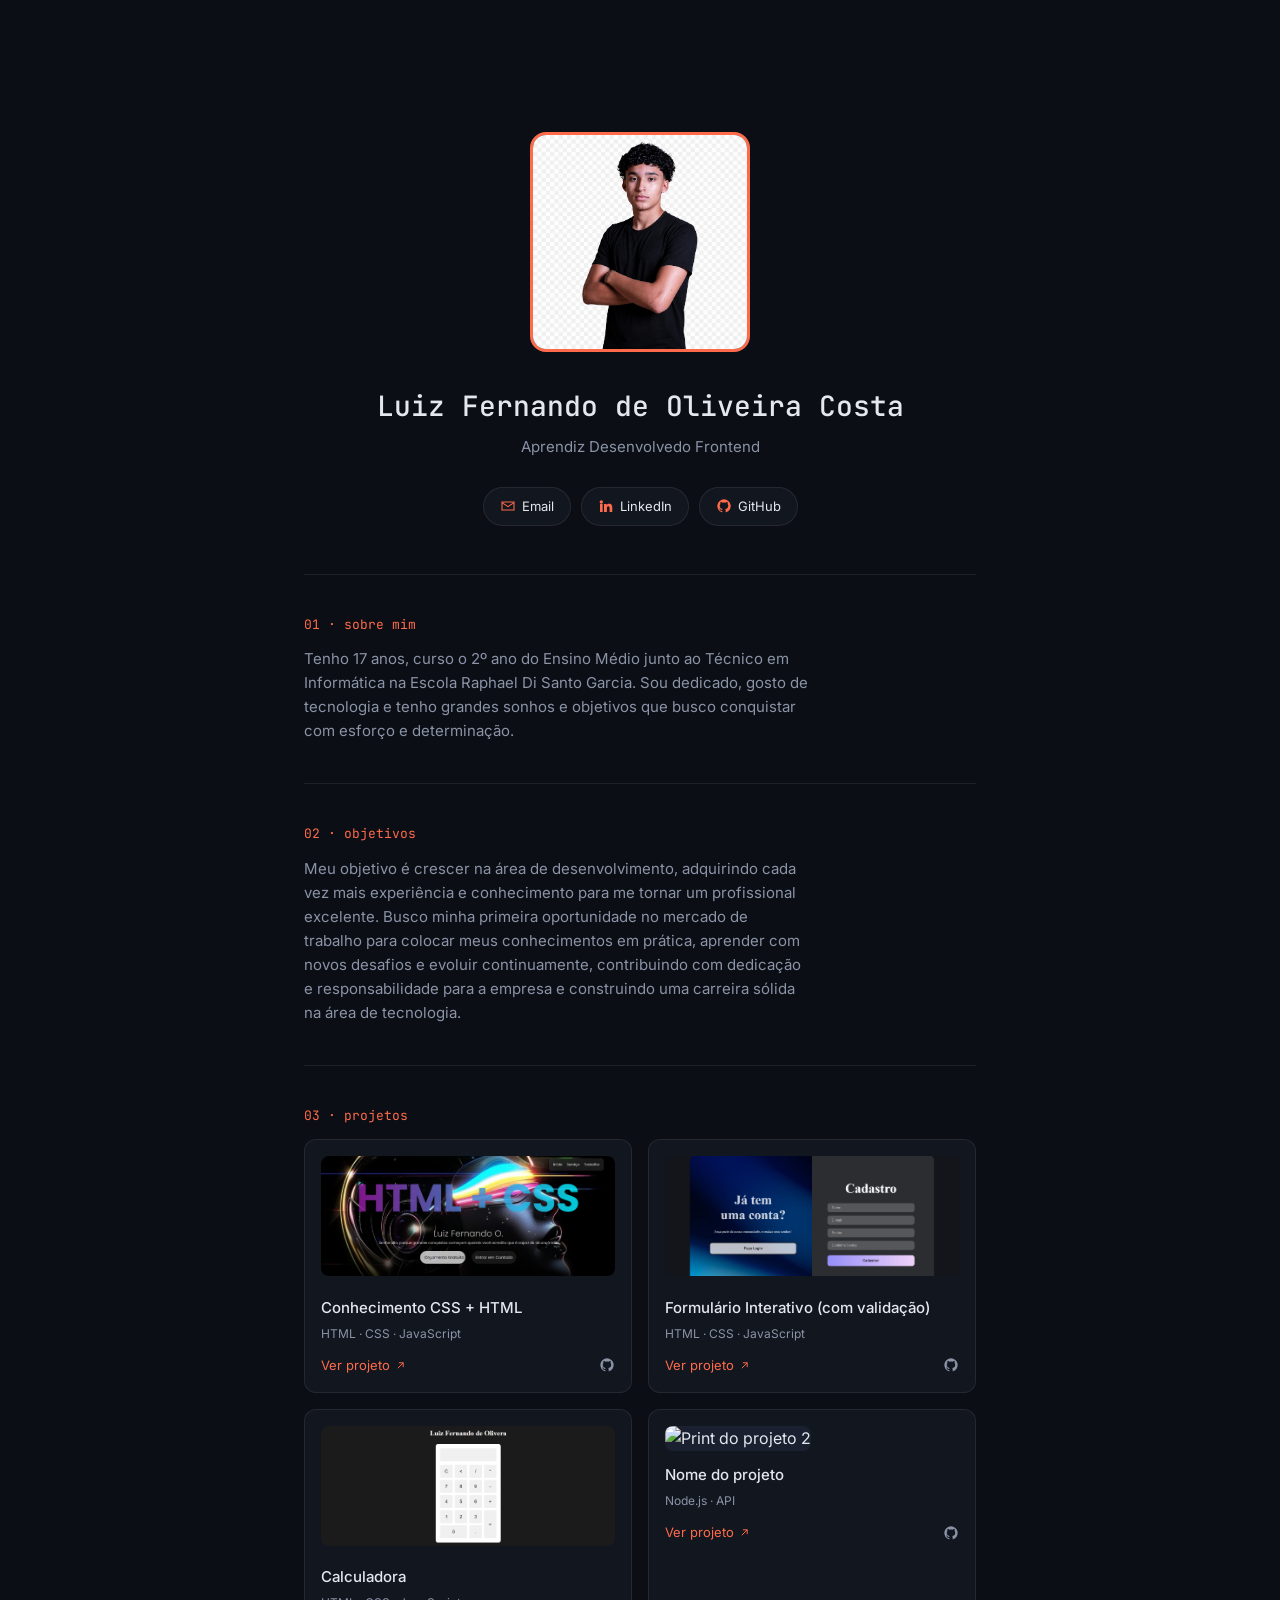
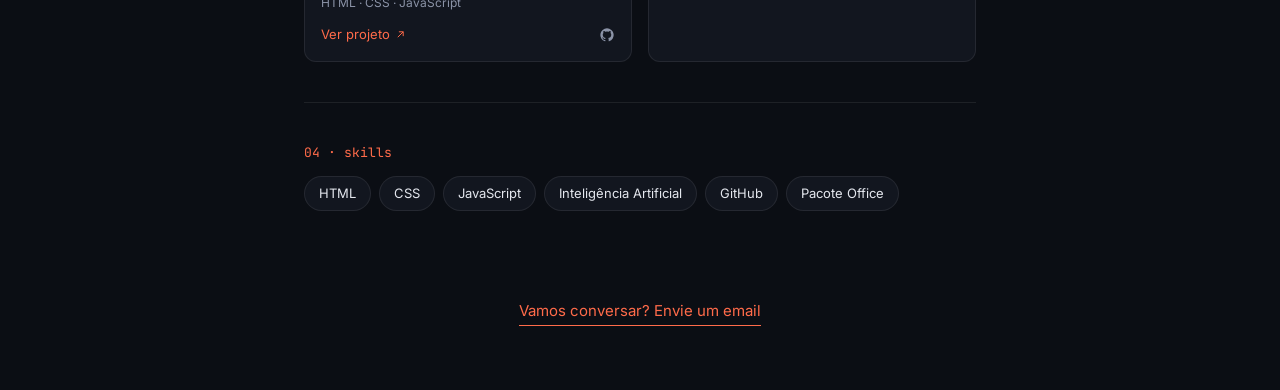
==== commit b94bf0f2: "Add files via upload" ====
--- a/index .html
+++ b/index .html
@@ -38,11 +38,11 @@
         <svg class="icon" viewBox="0 0 24 24" aria-hidden="true"><path d="M3 6h18v12H3z" fill="none" stroke="currentColor" stroke-width="1.6"/><path d="M3 7l9 6 9-6" fill="none" stroke="currentColor" stroke-width="1.6"/></svg>
         Email
       </a>
-      <a href="https://linkedin.com/in/seu-usuario" target="_blank" rel="noopener" class="contact-pill">
+      <a href="https://www.linkedin.com/in/luiz-fernando-costa-449b37366/" target="_blank" rel="noopener" class="contact-pill">
         <svg class="icon" viewBox="0 0 24 24" aria-hidden="true"><path fill="currentColor" d="M4.98 3.5a2.5 2.5 0 11-.02 5 2.5 2.5 0 01.02-5zM3 9h4v12H3zM9 9h3.8v1.7h.05c.53-1 1.83-2 3.77-2 4.03 0 4.78 2.65 4.78 6.1V21h-4v-5.6c0-1.34-.02-3.06-1.87-3.06-1.87 0-2.16 1.46-2.16 2.96V21H9z"/></svg>
         LinkedIn
       </a>
-      <a href="https://github.com/seu-usuario" target="_blank" rel="noopener" class="contact-pill">
+      <a href="https://github.com/lnandocosta2009-ctrl" target="_blank" rel="noopener" class="contact-pill">
         <svg class="icon" viewBox="0 0 24 24" aria-hidden="true"><path fill="currentColor" d="M12 2a10 10 0 00-3.16 19.5c.5.1.68-.22.68-.48v-1.7c-2.78.6-3.37-1.34-3.37-1.34-.46-1.16-1.11-1.47-1.11-1.47-.9-.62.07-.6.07-.6 1 .07 1.53 1.03 1.53 1.03.9 1.52 2.34 1.08 2.91.83.09-.65.35-1.08.63-1.33-2.22-.25-4.56-1.11-4.56-4.93 0-1.09.39-1.98 1.03-2.68-.1-.25-.45-1.27.1-2.65 0 0 .84-.27 2.75 1.02a9.5 9.5 0 015 0c1.9-1.29 2.75-1.02 2.75-1.02.55 1.38.2 2.4.1 2.65.64.7 1.03 1.59 1.03 2.68 0 3.83-2.34 4.68-4.57 4.92.36.31.68.92.68 1.85v2.74c0 .27.18.58.69.48A10 10 0 0012 2z"/></svg>
         GitHub
       </a>
@@ -94,7 +94,7 @@
         <!-- PROJETO 2 -->
         <article class="project-card">
           <img src="./img/Formulário Interativo.PNG" alt="Print do projeto 2" loading="lazy" class="project-card__image">
-          <h3 class="project-card__title">Formulário Interativo</h3>
+          <h3 class="project-card__title">Formulário Interativo (com validação)</h3>
           <p class="project-card__stack">HTML · CSS · JavaScript</p>
           <div class="project-card__links">
             <a href="https://formul-rio-interativo.vercel.app/" target="_blank" rel="noopener" class="project-link project-link--main">
@@ -109,15 +109,15 @@
 
         <!--Projeto 3-->
          <article class="project-card">
-          <img src="fotos/projeto-3.jpg" alt="Print do projeto 2" loading="lazy" class="project-card__image">
-          <h3 class="project-card__title">Nome do projeto</h3>
-          <p class="project-card__stack">Node.js · API</p>
+          <img src="./img/calculadora.PNG" alt="Print do projeto 2" loading="lazy" class="project-card__image">
+          <h3 class="project-card__title">Calculadora</h3>
+          <p class="project-card__stack">HTML · CSS · JavaScript</p>
           <div class="project-card__links">
-            <a href="https://seu-projeto-2.vercel.app" target="_blank" rel="noopener" class="project-link project-link--main">
+            <a href="https://calculadora-red-gamma.vercel.app/" target="_blank" rel="noopener" class="project-link project-link--main">
               Ver projeto
               <svg class="icon icon--sm" viewBox="0 0 24 24" aria-hidden="true"><path fill="none" stroke="currentColor" stroke-width="1.8" d="M7 17L17 7M9 7h8v8"/></svg>
             </a>
-            <a href="https://github.com/seu-usuario/projeto-2" target="_blank" rel="noopener" class="project-link project-link--code" aria-label="Ver código no GitHub">
+            <a href="https://github.com/lnandocosta2009-ctrl/Calculadora" target="_blank" rel="noopener" class="project-link project-link--code" aria-label="Ver código no GitHub">
               <svg class="icon" viewBox="0 0 24 24" aria-hidden="true"><path fill="currentColor" d="M12 2a10 10 0 00-3.16 19.5c.5.1.68-.22.68-.48v-1.7c-2.78.6-3.37-1.34-3.37-1.34-.46-1.16-1.11-1.47-1.11-1.47-.9-.62.07-.6.07-.6 1 .07 1.53 1.03 1.53 1.03.9 1.52 2.34 1.08 2.91.83.09-.65.35-1.08.63-1.33-2.22-.25-4.56-1.11-4.56-4.93 0-1.09.39-1.98 1.03-2.68-.1-.25-.45-1.27.1-2.65 0 0 .84-.27 2.75 1.02a9.5 9.5 0 015 0c1.9-1.29 2.75-1.02 2.75-1.02.55 1.38.2 2.4.1 2.65.64.7 1.03 1.59 1.03 2.68 0 3.83-2.34 4.68-4.57 4.92.36.31.68.92.68 1.85v2.74c0 .27.18.58.69.48A10 10 0 0012 2z"/></svg>
             </a>
           </wdiv>
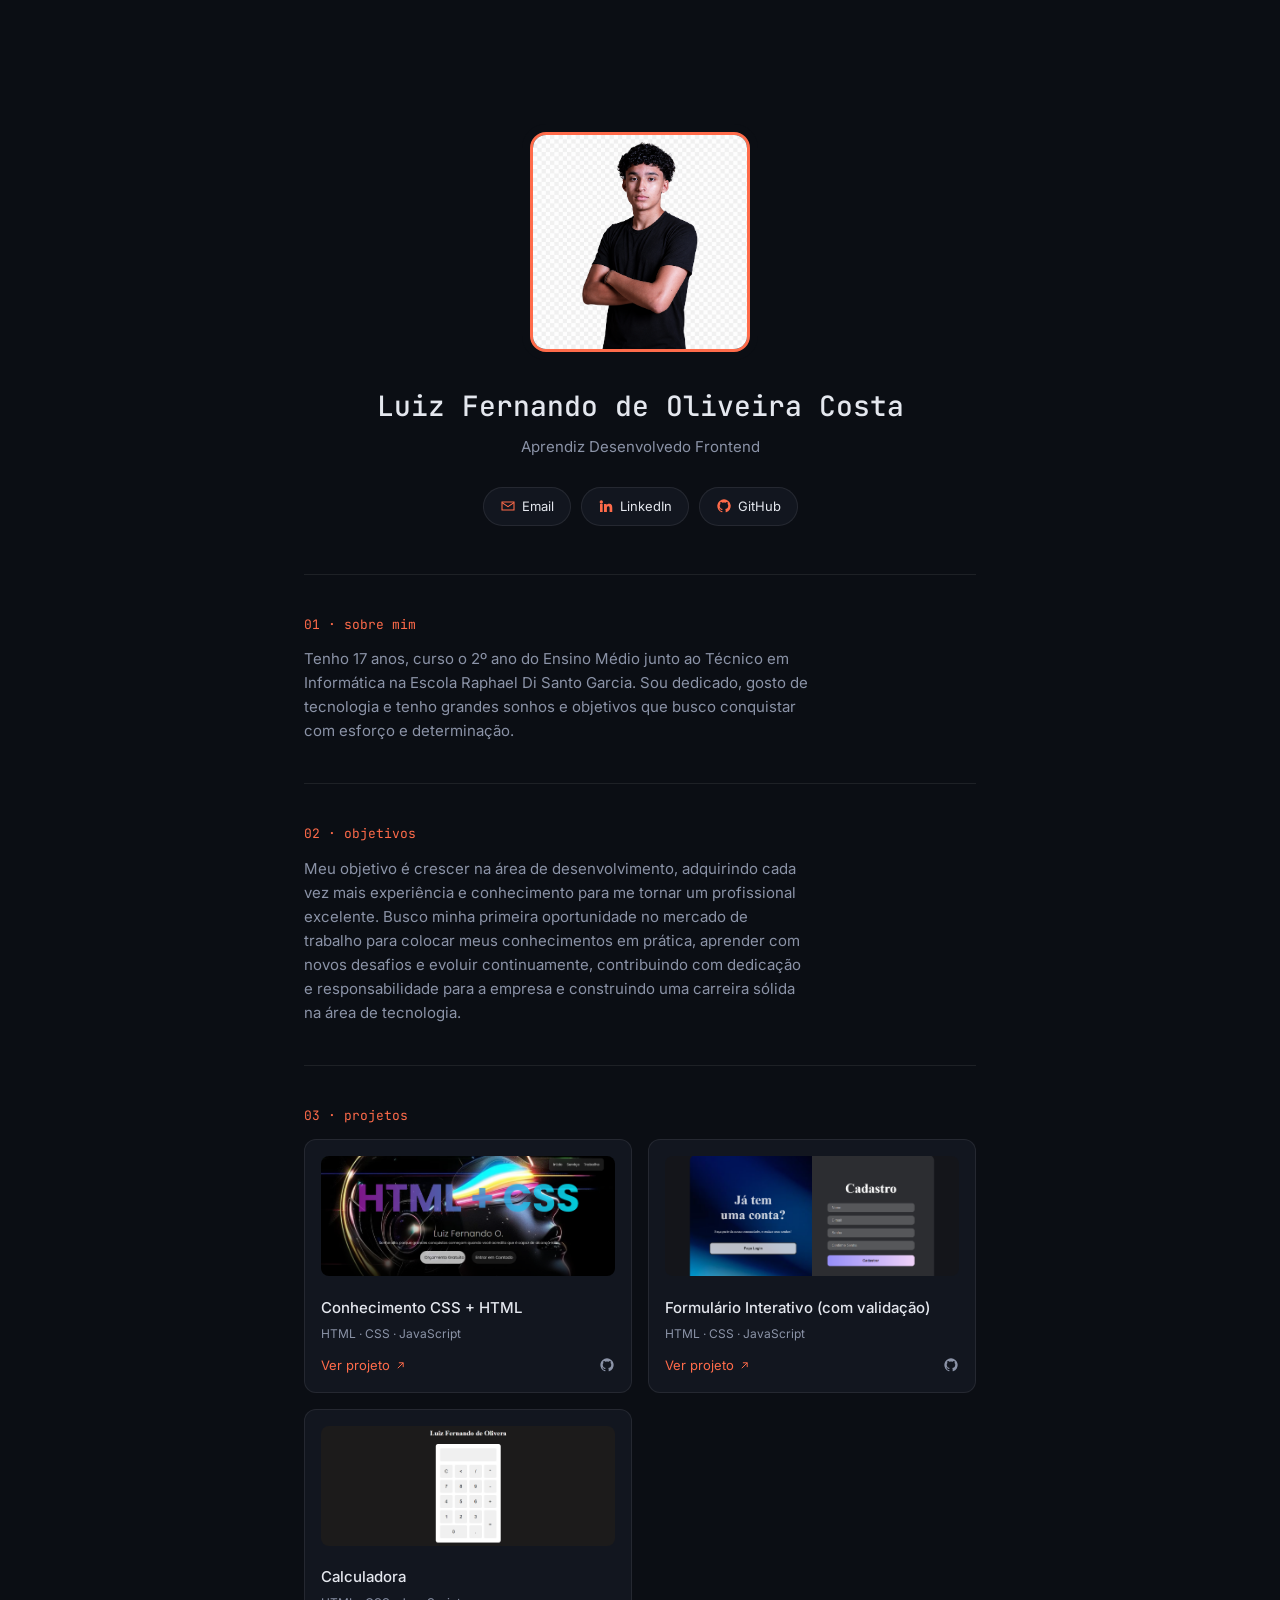
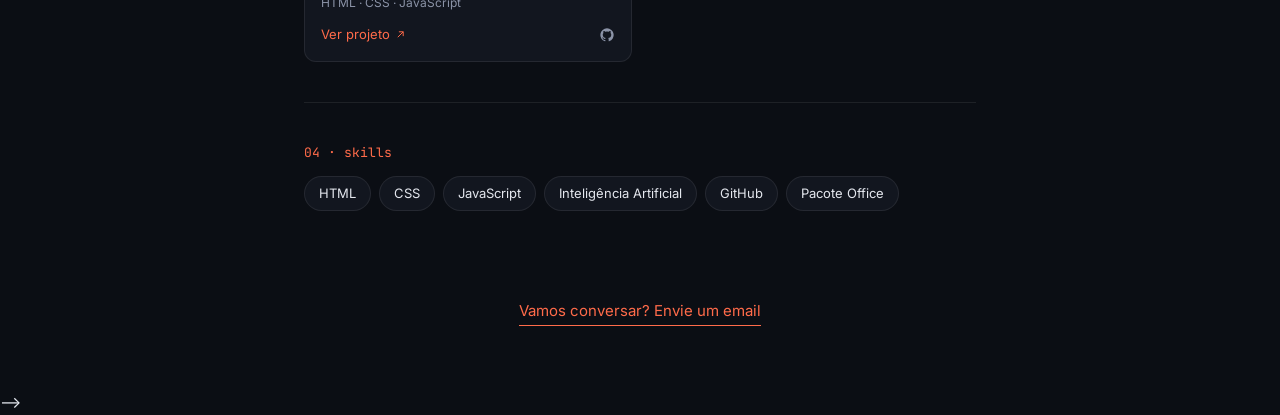
==== commit 30e1804a: "Add files via upload" ====
--- a/index .html
+++ b/index .html
@@ -4,10 +4,6 @@
   <meta charset="UTF-8">
   <meta name="viewport" content="width=device-width, initial-scale=1.0">
 
-  <!-- ============================================================
-       TROQUE "Seu Nome" pelo seu nome real no título da aba e na
-       descrição abaixo. Isso ajuda o Google a te indexar melhor.
-  ============================================================= -->
   <title>LANDING PAGE</title>
   <meta name="description" content="Portfólio de Seu Nome, desenvolvedor(a) frontend. Projetos, skills e contato.">
 
@@ -28,7 +24,7 @@
       <img class="photo photo--main" src="./img/foto principal.png" alt="Foto de Seu Nome">
     </div>
 
-    <!-- Troque pelo seu nome e cargo/título -->
+    
     <h1 class="hero__name">Luiz Fernando de Oliveira Costa</h1>
     <p class="hero__title"> Aprendiz Desenvolvedo Frontend</p>
 
@@ -51,10 +47,7 @@
 
   <main>
 
-    <!-- ==========================================================
-         SEÇÃO 01: SOBRE MIM
-         Troque o texto de dentro do <p> pela sua apresentação.
-    =========================================================== -->
+    <!--Sobre mim-->
     <section class="section reveal" id="sobre">
       <p class="section__eyebrow">01 · sobre mim</p>
       <p class="section__text">
@@ -123,7 +116,7 @@
           </wdiv>
         </article>
 
-        <!--Projeto 4-->
+        <!--Projeto 4
          <article class="project-card">
           <img src="fotos/projeto-4.jpg" alt="Print do projeto 2" loading="lazy" class="project-card__image">
           <h3 class="project-card__title">Nome do projeto</h3>
@@ -138,10 +131,7 @@
             </a>
           </wdiv>
         </article>
-
-        <!-- Para adicionar o PROJETO 3, copie um <article> inteiro
-             daqui de cima e cole aqui embaixo, trocando o conteúdo -->
-
+      -->
       </div>
     </section>
 
@@ -160,21 +150,17 @@
 
   </main>
 
-  <!-- ==========================================================
-       RODAPÉ
-       Troque o email do link e, se quiser, o texto do botão.
-  =========================================================== -->
+  <!--RODAPÉ-->
   <footer class="footer">
     <a href="mailto:lnando.costa2009@gmail.com" class="footer__cta">Vamos conversar? Envie um email</a>
 
-    <!-- Botão "voltar ao topo": só aparece depois que a pessoa rola a página
-         (isso é controlado pelo script.js) -->
+    <!-- Botão "voltar ao topo" -->
     <button id="btnTopo" class="back-to-top" aria-label="Voltar ao topo">
       <svg class="icon" viewBox="0 0 24 24" aria-hidden="true"><path fill="none" stroke="currentColor" stroke-width="1.8" d="M12 19V5M5 12l7-7 7 7"/></svg>
     </button>
   </footer>
 
-  <!-- Arquivo de comportamento (precisa estar na mesma pasta que este HTML) -->
+ -->
   <script src="script.js"></script>
 </body>
 </html>
--- a/style.css
+++ b/style.css
@@ -1,25 +1,19 @@
-/* ==============================================================
-   VARIÁVEIS DE COR
-   Se quiser mudar a paleta de cores da página inteira, troque só
-   os valores aqui em cima. Todo o resto do CSS usa essas variáveis.
-================================================================= */
+
 :root {
-  --bg: #0B0E14;              /* fundo geral da página */
-  --surface: #12161F;         /* fundo dos cards/pills */
-  --surface-alt: #1A2030;     /* fundo das fotos laterais e imagens de projeto */
+  --bg: #0B0E14;             
+  --surface: #12161F;        
+  --surface-alt: #1A2030;     
   --border: rgba(255, 255, 255, 0.08);
   --text-primary: #E4E7EE;
   --text-secondary: #8B93A7;
-  --accent: #FF6B4A;          /* cor de destaque (coral) */
-  --accent-secondary: #3ECF8E;/* cor secundária (verde-água), se quiser usar */
+  --accent: #FF6B4A;         
+  --accent-secondary: #3ECF8E;
 
   --font-body: 'Inter', sans-serif;
   --font-heading: 'JetBrains Mono', monospace;
 }
 
-/* ==============================================================
-   RESET BÁSICO
-================================================================= */
+
 * {
   box-sizing: border-box;
   margin: 0;
